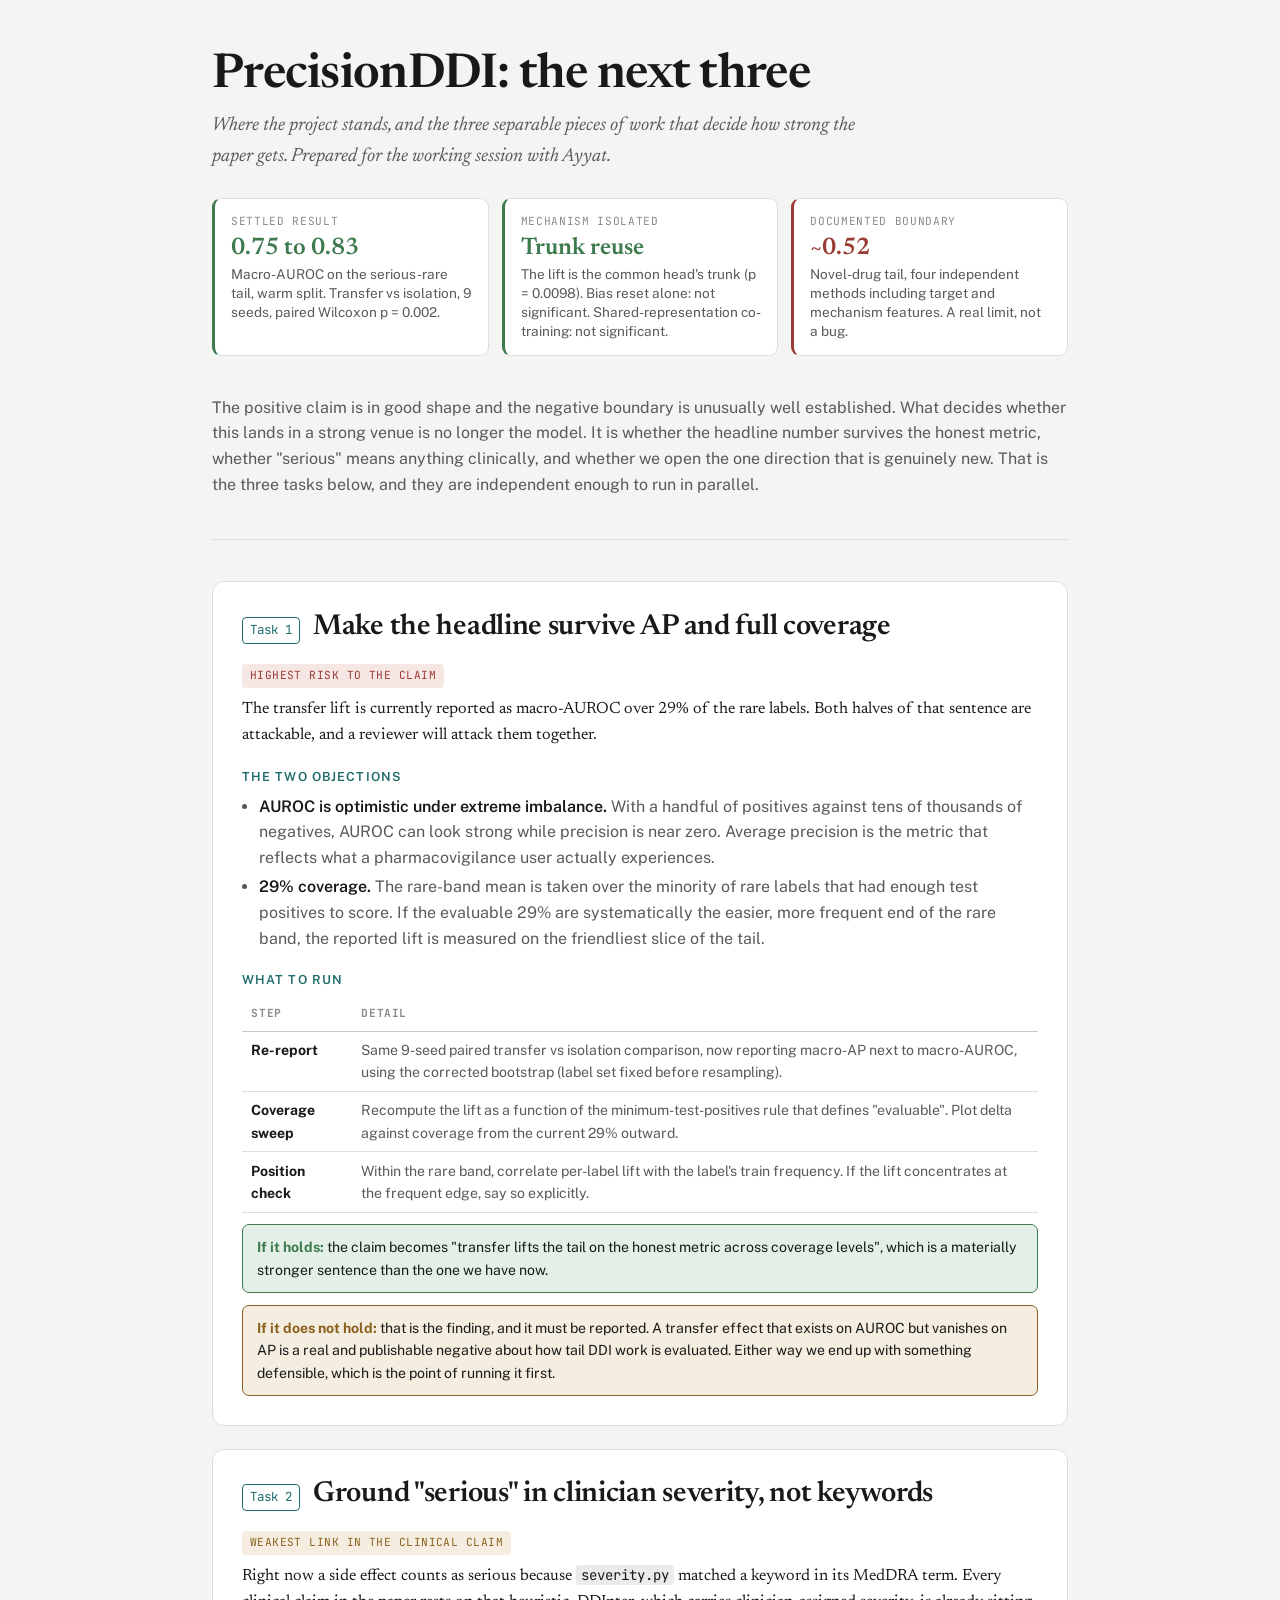
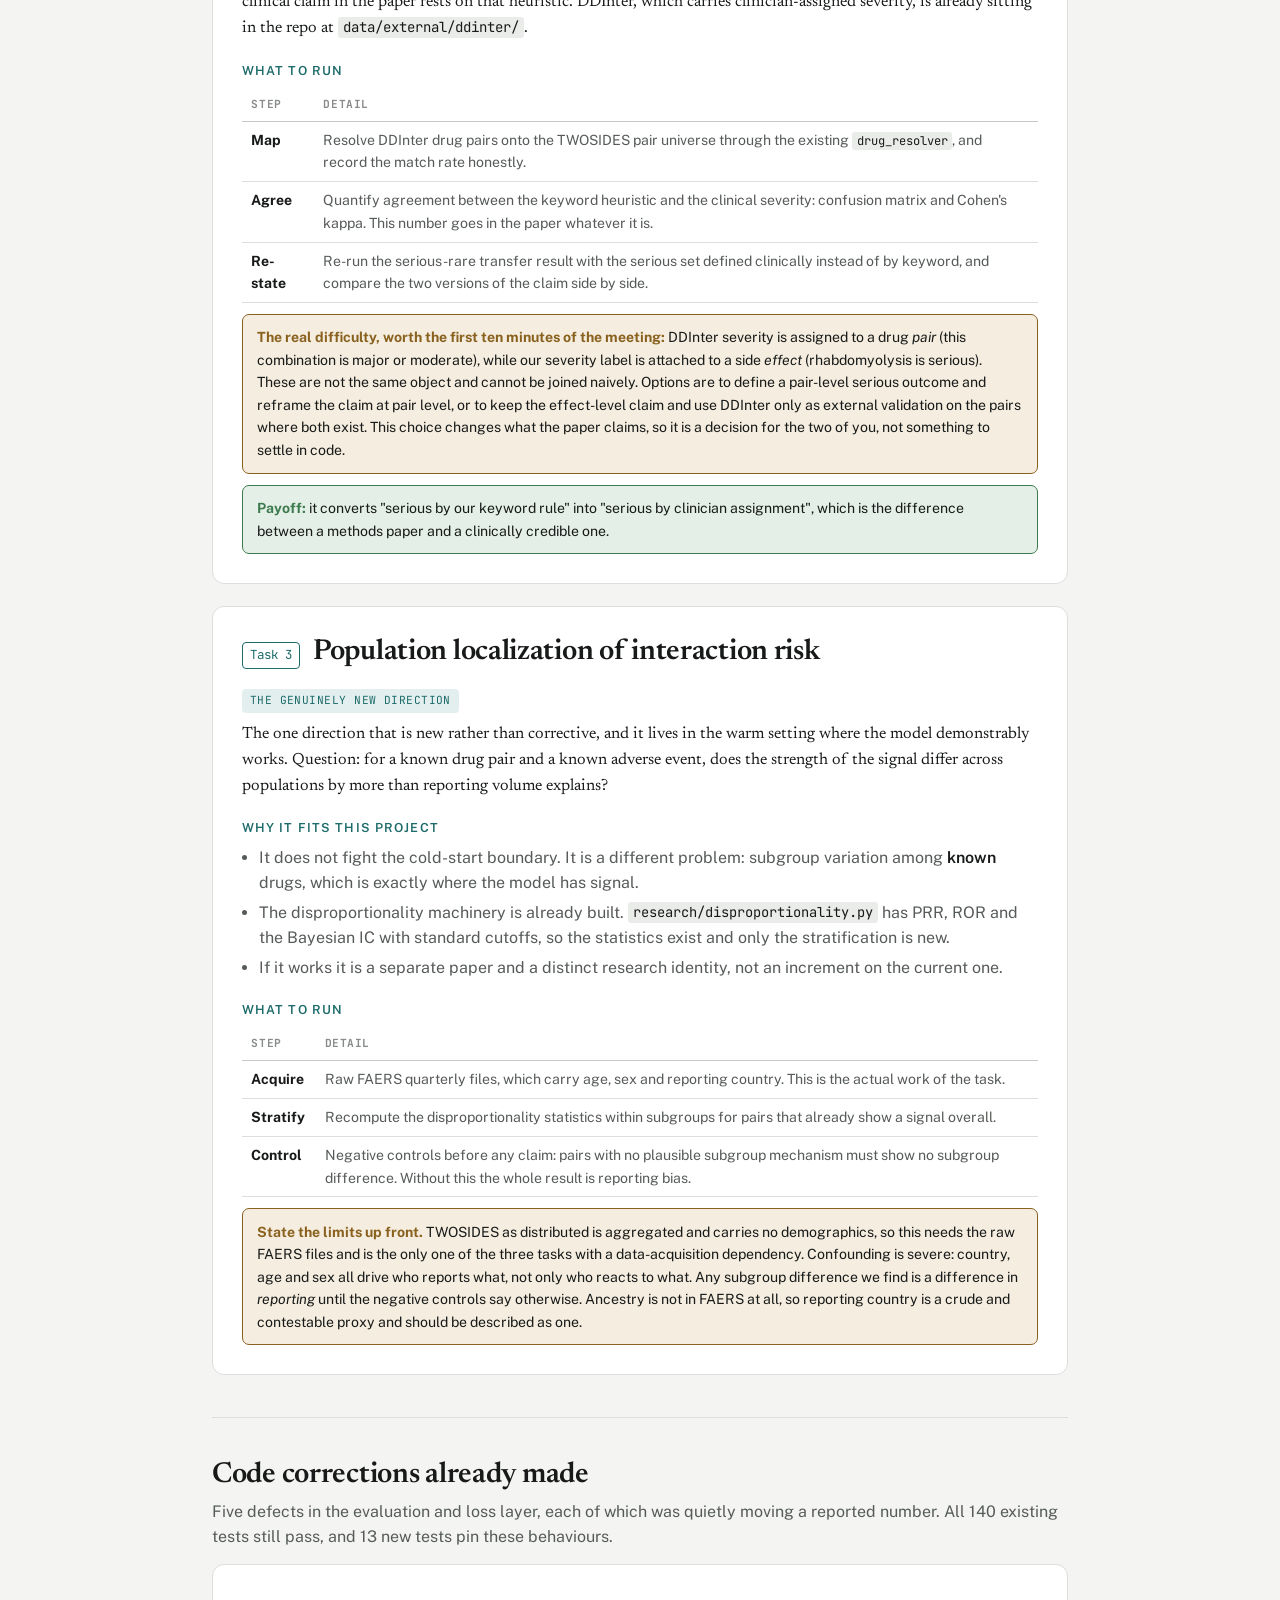
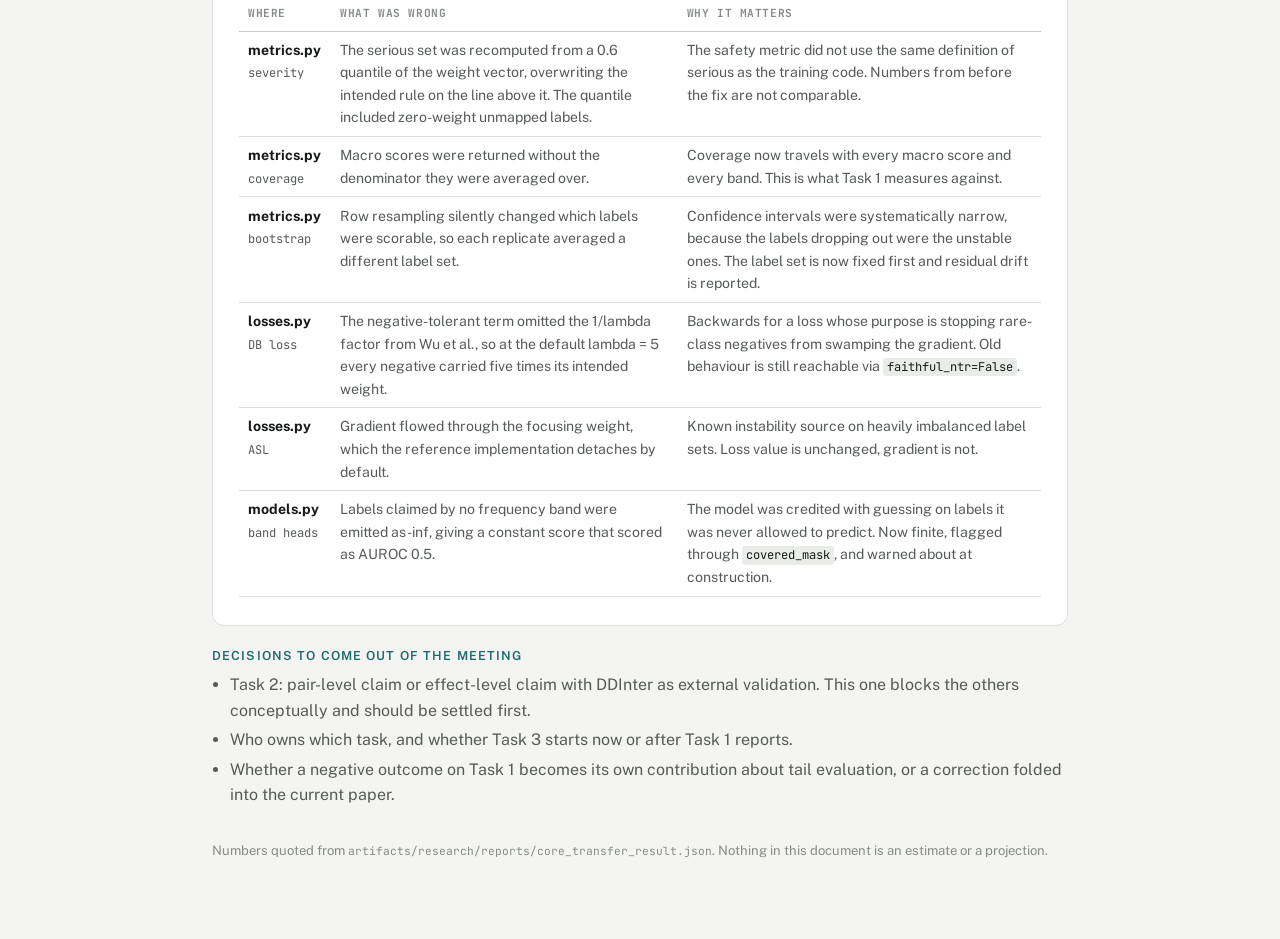
==== research/ddi-agenda/index.html @ 17b4841e "Add unlisted PrecisionDDI research agenda page" ====
<!doctype html>
<html lang="en">
<head>
<meta charset="utf-8">
<meta name="viewport" content="width=device-width, initial-scale=1">
<meta name="robots" content="noindex, nofollow, noarchive">
<meta property="og:type" content="article">
<meta property="og:title" content="PrecisionDDI Research Agenda">
<meta property="og:description" content="Project status and the three separable tasks for the next phase of the DDI tail-transfer work.">
<meta property="og:url" content="https://kareemindata.github.io/research/ddi-agenda/">
<title>PrecisionDDI Research Agenda</title>
<link rel="preconnect" href="https://fonts.googleapis.com">
<link rel="preconnect" href="https://fonts.gstatic.com" crossorigin>
<link rel="stylesheet" href="https://fonts.googleapis.com/css2?family=Newsreader:ital,opsz,wght@0,6..72,400;0,6..72,600;1,6..72,400&family=Public+Sans:wght@400;500;600&family=JetBrains+Mono:wght@400;500&display=swap">
<style>
  :root{
    --bg:#F4F5F3; --surface:#FFFFFF; --surface-2:#EAECE9; --line:#DCDFDB; --line-2:#C6CAC4;
    --ink:#171A19; --muted:#565B58; --faint:#878C88;
    --accent:#1D6B6A; --accent-soft:#E2EFEE;
    --ok:#3D7A4E; --ok-soft:#E4F0E7;
    --warn:#8A6220; --warn-soft:#F5EDDF;
    --stop:#9B3B33; --stop-soft:#F6E6E4;
    --display:"Newsreader",Georgia,serif;
    --body:"Public Sans",-apple-system,BlinkMacSystemFont,sans-serif;
    --mono:"JetBrains Mono",ui-monospace,Consolas,monospace;
  }
  @media (prefers-color-scheme:dark){ :root:not([data-theme="light"]){
    --bg:#131614; --surface:#1B1F1D; --surface-2:#232825; --line:#2E3431; --line-2:#3C433F;
    --ink:#E9ECEA; --muted:#A0A6A2; --faint:#6E7470;
    --accent:#4FB3B0; --accent-soft:#122A29;
    --ok:#6FBE84; --ok-soft:#152318;
    --warn:#D3A055; --warn-soft:#26200F;
    --stop:#D97970; --stop-soft:#2A1614;
  }}
  :root[data-theme="dark"]{
    --bg:#131614; --surface:#1B1F1D; --surface-2:#232825; --line:#2E3431; --line-2:#3C433F;
    --ink:#E9ECEA; --muted:#A0A6A2; --faint:#6E7470;
    --accent:#4FB3B0; --accent-soft:#122A29;
    --ok:#6FBE84; --ok-soft:#152318;
    --warn:#D3A055; --warn-soft:#26200F;
    --stop:#D97970; --stop-soft:#2A1614;
  }
  :root[data-theme="light"]{
    --bg:#F4F5F3; --surface:#FFFFFF; --surface-2:#EAECE9; --line:#DCDFDB; --line-2:#C6CAC4;
    --ink:#171A19; --muted:#565B58; --faint:#878C88;
    --accent:#1D6B6A; --accent-soft:#E2EFEE;
    --ok:#3D7A4E; --ok-soft:#E4F0E7;
    --warn:#8A6220; --warn-soft:#F5EDDF;
    --stop:#9B3B33; --stop-soft:#F6E6E4;
  }
  *{box-sizing:border-box}
  body{margin:0;background:var(--bg);color:var(--ink);font-family:var(--body);
    line-height:1.6;-webkit-font-smoothing:antialiased;}
  .wrap{max-width:920px;margin:0 auto;padding:clamp(1.6rem,4vw,3.2rem) clamp(1.1rem,4vw,2rem) 4rem;}
  a{color:var(--accent)}
  h1{font-family:var(--display);font-weight:600;font-size:clamp(2rem,5vw,3rem);line-height:1.08;
    letter-spacing:-.015em;margin:0 0 .5rem;text-wrap:balance;}
  h2{font-family:var(--display);font-weight:600;font-size:clamp(1.35rem,2.8vw,1.8rem);
    line-height:1.15;margin:0 0 .4rem;letter-spacing:-.01em;text-wrap:balance;}
  h3{font-family:var(--body);font-weight:600;font-size:.78rem;text-transform:uppercase;
    letter-spacing:.09em;color:var(--accent);margin:1.2rem 0 .4rem;}
  p{margin:0 0 .85rem;color:var(--muted);}
  .sub{font-family:var(--display);font-style:italic;font-size:clamp(1rem,2vw,1.2rem);
    color:var(--muted);max-width:62ch;margin:0 0 1.6rem;}
  .ink{color:var(--ink)}
  ul{margin:0 0 .9rem;padding-left:1.1rem;color:var(--muted)}
  li{margin:.25rem 0}
  li b,p b{color:var(--ink);font-weight:600}
  code,.mono{font-family:var(--mono);font-size:.86em;}
  code{background:var(--surface-2);padding:.1em .35em;border-radius:3px;color:var(--ink);}

  .status{display:grid;grid-template-columns:repeat(3,1fr);gap:.8rem;margin:1.4rem 0 2.4rem;}
  @media (max-width:720px){.status{grid-template-columns:1fr}}
  .st{background:var(--surface);border:1px solid var(--line);border-radius:9px;padding:.9rem 1rem;
    border-left:3px solid var(--line-2);}
  .st.good{border-left-color:var(--ok)}
  .st.hard{border-left-color:var(--stop)}
  .st .lab{font-family:var(--mono);font-size:.7rem;letter-spacing:.06em;text-transform:uppercase;
    color:var(--faint);display:block;margin-bottom:.25rem;}
  .st .v{font-family:var(--display);font-size:1.5rem;font-weight:600;line-height:1.1;
    font-variant-numeric:tabular-nums;}
  .st.good .v{color:var(--ok)} .st.hard .v{color:var(--stop)}
  .st .d{font-size:.85rem;color:var(--muted);margin-top:.2rem;line-height:1.4;}

  .task{background:var(--surface);border:1px solid var(--line);border-radius:12px;
    padding:clamp(1.1rem,3vw,1.8rem);margin:0 0 1.4rem;}
  .task .head{display:flex;align-items:baseline;gap:.8rem;flex-wrap:wrap;margin-bottom:.2rem;}
  .tnum{font-family:var(--mono);font-size:.78rem;color:var(--accent);border:1px solid var(--accent);
    border-radius:4px;padding:.15rem .45rem;flex:none;}
  .pill{font-family:var(--mono);font-size:.7rem;letter-spacing:.04em;padding:.2rem .5rem;
    border-radius:4px;text-transform:uppercase;}
  .pill.p1{background:var(--stop-soft);color:var(--stop)}
  .pill.p2{background:var(--warn-soft);color:var(--warn)}
  .pill.p3{background:var(--accent-soft);color:var(--accent)}
  .why{font-family:var(--display);font-size:1.02rem;color:var(--ink);margin:.5rem 0 .2rem;}
  table{border-collapse:collapse;width:100%;font-size:.88rem;margin:.5rem 0 .2rem;}
  th,td{border-bottom:1px solid var(--line);padding:.45rem .6rem;text-align:left;vertical-align:top;color:var(--muted)}
  th{font-family:var(--mono);font-size:.7rem;text-transform:uppercase;letter-spacing:.05em;
    color:var(--faint);border-bottom:1px solid var(--line-2);}
  td b{color:var(--ink)}
  .risk{background:var(--warn-soft);border:1px solid var(--warn);border-radius:7px;
    padding:.7rem .9rem;font-size:.88rem;color:var(--ink);margin:.7rem 0 0;}
  .risk b{color:var(--warn)}
  .win{background:var(--ok-soft);border:1px solid var(--ok);border-radius:7px;
    padding:.7rem .9rem;font-size:.88rem;color:var(--ink);margin:.7rem 0 0;}
  .win b{color:var(--ok)}
  .fixes{background:var(--surface);border:1px solid var(--line);border-radius:12px;
    padding:clamp(1.1rem,3vw,1.6rem);}
  .fixes table td:first-child{white-space:nowrap}
  hr{border:none;border-top:1px solid var(--line);margin:2.6rem 0;}
  .foot{color:var(--faint);font-size:.82rem;margin-top:2rem;}
  @media (prefers-reduced-motion:reduce){*{transition:none!important}}
</style>
<style>img{max-width:100%}[hidden]{display:none!important}</style>
</head>
<body>


<div class="wrap">

  <h1>PrecisionDDI: the next three</h1>
  <p class="sub">Where the project stands, and the three separable pieces of work that decide how strong the paper gets. Prepared for the working session with Ayyat.</p>

  <div class="status">
    <div class="st good">
      <span class="lab">Settled result</span>
      <div class="v">0.75 to 0.83</div>
      <div class="d">Macro-AUROC on the serious-rare tail, warm split. Transfer vs isolation, 9 seeds, paired Wilcoxon p = 0.002.</div>
    </div>
    <div class="st good">
      <span class="lab">Mechanism isolated</span>
      <div class="v">Trunk reuse</div>
      <div class="d">The lift is the common head's trunk (p = 0.0098). Bias reset alone: not significant. Shared-representation co-training: not significant.</div>
    </div>
    <div class="st hard">
      <span class="lab">Documented boundary</span>
      <div class="v">~0.52</div>
      <div class="d">Novel-drug tail, four independent methods including target and mechanism features. A real limit, not a bug.</div>
    </div>
  </div>

  <p>The positive claim is in good shape and the negative boundary is unusually well established. What decides whether this lands in a strong venue is no longer the model. It is whether the headline number survives the honest metric, whether "serious" means anything clinically, and whether we open the one direction that is genuinely new. That is the three tasks below, and they are independent enough to run in parallel.</p>

  <hr>

  <!-- TASK 1 -->
  <div class="task">
    <div class="head">
      <span class="tnum">Task 1</span>
      <h2>Make the headline survive AP and full coverage</h2>
      <span class="pill p1">Highest risk to the claim</span>
    </div>
    <p class="why">The transfer lift is currently reported as macro-AUROC over 29% of the rare labels. Both halves of that sentence are attackable, and a reviewer will attack them together.</p>

    <h3>The two objections</h3>
    <ul>
      <li><b>AUROC is optimistic under extreme imbalance.</b> With a handful of positives against tens of thousands of negatives, AUROC can look strong while precision is near zero. Average precision is the metric that reflects what a pharmacovigilance user actually experiences.</li>
      <li><b>29% coverage.</b> The rare-band mean is taken over the minority of rare labels that had enough test positives to score. If the evaluable 29% are systematically the easier, more frequent end of the rare band, the reported lift is measured on the friendliest slice of the tail.</li>
    </ul>

    <h3>What to run</h3>
    <table>
      <tr><th>Step</th><th>Detail</th></tr>
      <tr><td><b>Re-report</b></td><td>Same 9-seed paired transfer vs isolation comparison, now reporting macro-AP next to macro-AUROC, using the corrected bootstrap (label set fixed before resampling).</td></tr>
      <tr><td><b>Coverage sweep</b></td><td>Recompute the lift as a function of the minimum-test-positives rule that defines "evaluable". Plot delta against coverage from the current 29% outward.</td></tr>
      <tr><td><b>Position check</b></td><td>Within the rare band, correlate per-label lift with the label's train frequency. If the lift concentrates at the frequent edge, say so explicitly.</td></tr>
    </table>

    <div class="win"><b>If it holds:</b> the claim becomes "transfer lifts the tail on the honest metric across coverage levels", which is a materially stronger sentence than the one we have now.</div>
    <div class="risk"><b>If it does not hold:</b> that is the finding, and it must be reported. A transfer effect that exists on AUROC but vanishes on AP is a real and publishable negative about how tail DDI work is evaluated. Either way we end up with something defensible, which is the point of running it first.</div>
  </div>

  <!-- TASK 2 -->
  <div class="task">
    <div class="head">
      <span class="tnum">Task 2</span>
      <h2>Ground "serious" in clinician severity, not keywords</h2>
      <span class="pill p2">Weakest link in the clinical claim</span>
    </div>
    <p class="why">Right now a side effect counts as serious because <code>severity.py</code> matched a keyword in its MedDRA term. Every clinical claim in the paper rests on that heuristic. DDInter, which carries clinician-assigned severity, is already sitting in the repo at <code>data/external/ddinter/</code>.</p>

    <h3>What to run</h3>
    <table>
      <tr><th>Step</th><th>Detail</th></tr>
      <tr><td><b>Map</b></td><td>Resolve DDInter drug pairs onto the TWOSIDES pair universe through the existing <code>drug_resolver</code>, and record the match rate honestly.</td></tr>
      <tr><td><b>Agree</b></td><td>Quantify agreement between the keyword heuristic and the clinical severity: confusion matrix and Cohen's kappa. This number goes in the paper whatever it is.</td></tr>
      <tr><td><b>Re-state</b></td><td>Re-run the serious-rare transfer result with the serious set defined clinically instead of by keyword, and compare the two versions of the claim side by side.</td></tr>
    </table>

    <div class="risk"><b>The real difficulty, worth the first ten minutes of the meeting:</b> DDInter severity is assigned to a drug <i>pair</i> (this combination is major or moderate), while our severity label is attached to a side <i>effect</i> (rhabdomyolysis is serious). These are not the same object and cannot be joined naively. Options are to define a pair-level serious outcome and reframe the claim at pair level, or to keep the effect-level claim and use DDInter only as external validation on the pairs where both exist. This choice changes what the paper claims, so it is a decision for the two of you, not something to settle in code.</div>
    <div class="win"><b>Payoff:</b> it converts "serious by our keyword rule" into "serious by clinician assignment", which is the difference between a methods paper and a clinically credible one.</div>
  </div>

  <!-- TASK 3 -->
  <div class="task">
    <div class="head">
      <span class="tnum">Task 3</span>
      <h2>Population localization of interaction risk</h2>
      <span class="pill p3">The genuinely new direction</span>
    </div>
    <p class="why">The one direction that is new rather than corrective, and it lives in the warm setting where the model demonstrably works. Question: for a known drug pair and a known adverse event, does the strength of the signal differ across populations by more than reporting volume explains?</p>

    <h3>Why it fits this project</h3>
    <ul>
      <li>It does not fight the cold-start boundary. It is a different problem: subgroup variation among <b>known</b> drugs, which is exactly where the model has signal.</li>
      <li>The disproportionality machinery is already built. <code>research/disproportionality.py</code> has PRR, ROR and the Bayesian IC with standard cutoffs, so the statistics exist and only the stratification is new.</li>
      <li>If it works it is a separate paper and a distinct research identity, not an increment on the current one.</li>
    </ul>

    <h3>What to run</h3>
    <table>
      <tr><th>Step</th><th>Detail</th></tr>
      <tr><td><b>Acquire</b></td><td>Raw FAERS quarterly files, which carry age, sex and reporting country. This is the actual work of the task.</td></tr>
      <tr><td><b>Stratify</b></td><td>Recompute the disproportionality statistics within subgroups for pairs that already show a signal overall.</td></tr>
      <tr><td><b>Control</b></td><td>Negative controls before any claim: pairs with no plausible subgroup mechanism must show no subgroup difference. Without this the whole result is reporting bias.</td></tr>
    </table>

    <div class="risk"><b>State the limits up front.</b> TWOSIDES as distributed is aggregated and carries no demographics, so this needs the raw FAERS files and is the only one of the three tasks with a data-acquisition dependency. Confounding is severe: country, age and sex all drive who reports what, not only who reacts to what. Any subgroup difference we find is a difference in <i>reporting</i> until the negative controls say otherwise. Ancestry is not in FAERS at all, so reporting country is a crude and contestable proxy and should be described as one.</div>
  </div>

  <hr>

  <h2>Code corrections already made</h2>
  <p>Five defects in the evaluation and loss layer, each of which was quietly moving a reported number. All 140 existing tests still pass, and 13 new tests pin these behaviours.</p>
  <div class="fixes">
    <table>
      <tr><th>Where</th><th>What was wrong</th><th>Why it matters</th></tr>
      <tr>
        <td><b>metrics.py</b><br><span class="mono">severity</span></td>
        <td>The serious set was recomputed from a 0.6 quantile of the weight vector, overwriting the intended rule on the line above it. The quantile included zero-weight unmapped labels.</td>
        <td>The safety metric did not use the same definition of serious as the training code. Numbers from before the fix are not comparable.</td>
      </tr>
      <tr>
        <td><b>metrics.py</b><br><span class="mono">coverage</span></td>
        <td>Macro scores were returned without the denominator they were averaged over.</td>
        <td>Coverage now travels with every macro score and every band. This is what Task 1 measures against.</td>
      </tr>
      <tr>
        <td><b>metrics.py</b><br><span class="mono">bootstrap</span></td>
        <td>Row resampling silently changed which labels were scorable, so each replicate averaged a different label set.</td>
        <td>Confidence intervals were systematically narrow, because the labels dropping out were the unstable ones. The label set is now fixed first and residual drift is reported.</td>
      </tr>
      <tr>
        <td><b>losses.py</b><br><span class="mono">DB loss</span></td>
        <td>The negative-tolerant term omitted the 1/lambda factor from Wu et al., so at the default lambda = 5 every negative carried five times its intended weight.</td>
        <td>Backwards for a loss whose purpose is stopping rare-class negatives from swamping the gradient. Old behaviour is still reachable via <code>faithful_ntr=False</code>.</td>
      </tr>
      <tr>
        <td><b>losses.py</b><br><span class="mono">ASL</span></td>
        <td>Gradient flowed through the focusing weight, which the reference implementation detaches by default.</td>
        <td>Known instability source on heavily imbalanced label sets. Loss value is unchanged, gradient is not.</td>
      </tr>
      <tr>
        <td><b>models.py</b><br><span class="mono">band heads</span></td>
        <td>Labels claimed by no frequency band were emitted as -inf, giving a constant score that scored as AUROC 0.5.</td>
        <td>The model was credited with guessing on labels it was never allowed to predict. Now finite, flagged through <code>covered_mask</code>, and warned about at construction.</td>
      </tr>
    </table>
  </div>

  <h3>Decisions to come out of the meeting</h3>
  <ul>
    <li>Task 2: pair-level claim or effect-level claim with DDInter as external validation. This one blocks the others conceptually and should be settled first.</li>
    <li>Who owns which task, and whether Task 3 starts now or after Task 1 reports.</li>
    <li>Whether a negative outcome on Task 1 becomes its own contribution about tail evaluation, or a correction folded into the current paper.</li>
  </ul>

  <p class="foot">Numbers quoted from <span class="mono">artifacts/research/reports/core_transfer_result.json</span>. Nothing in this document is an estimate or a projection.</p>
</div>

</body>
</html>
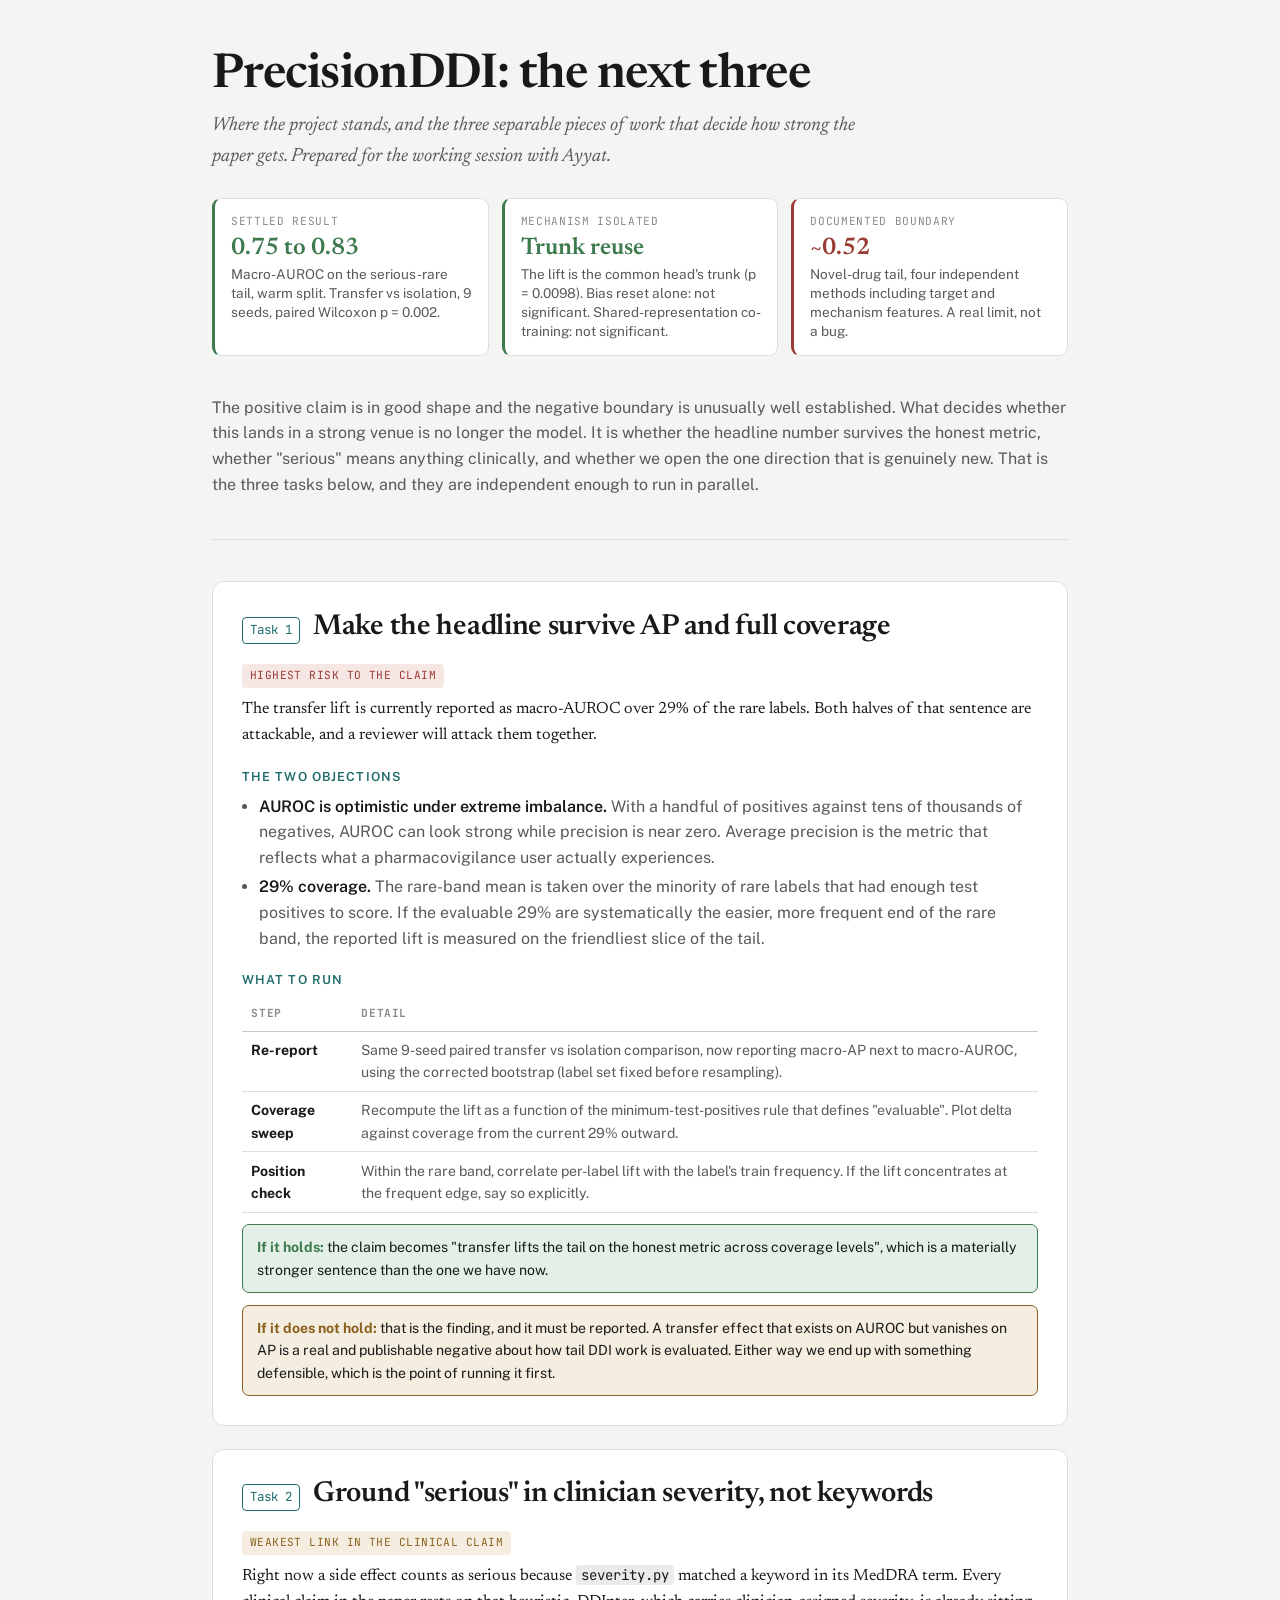
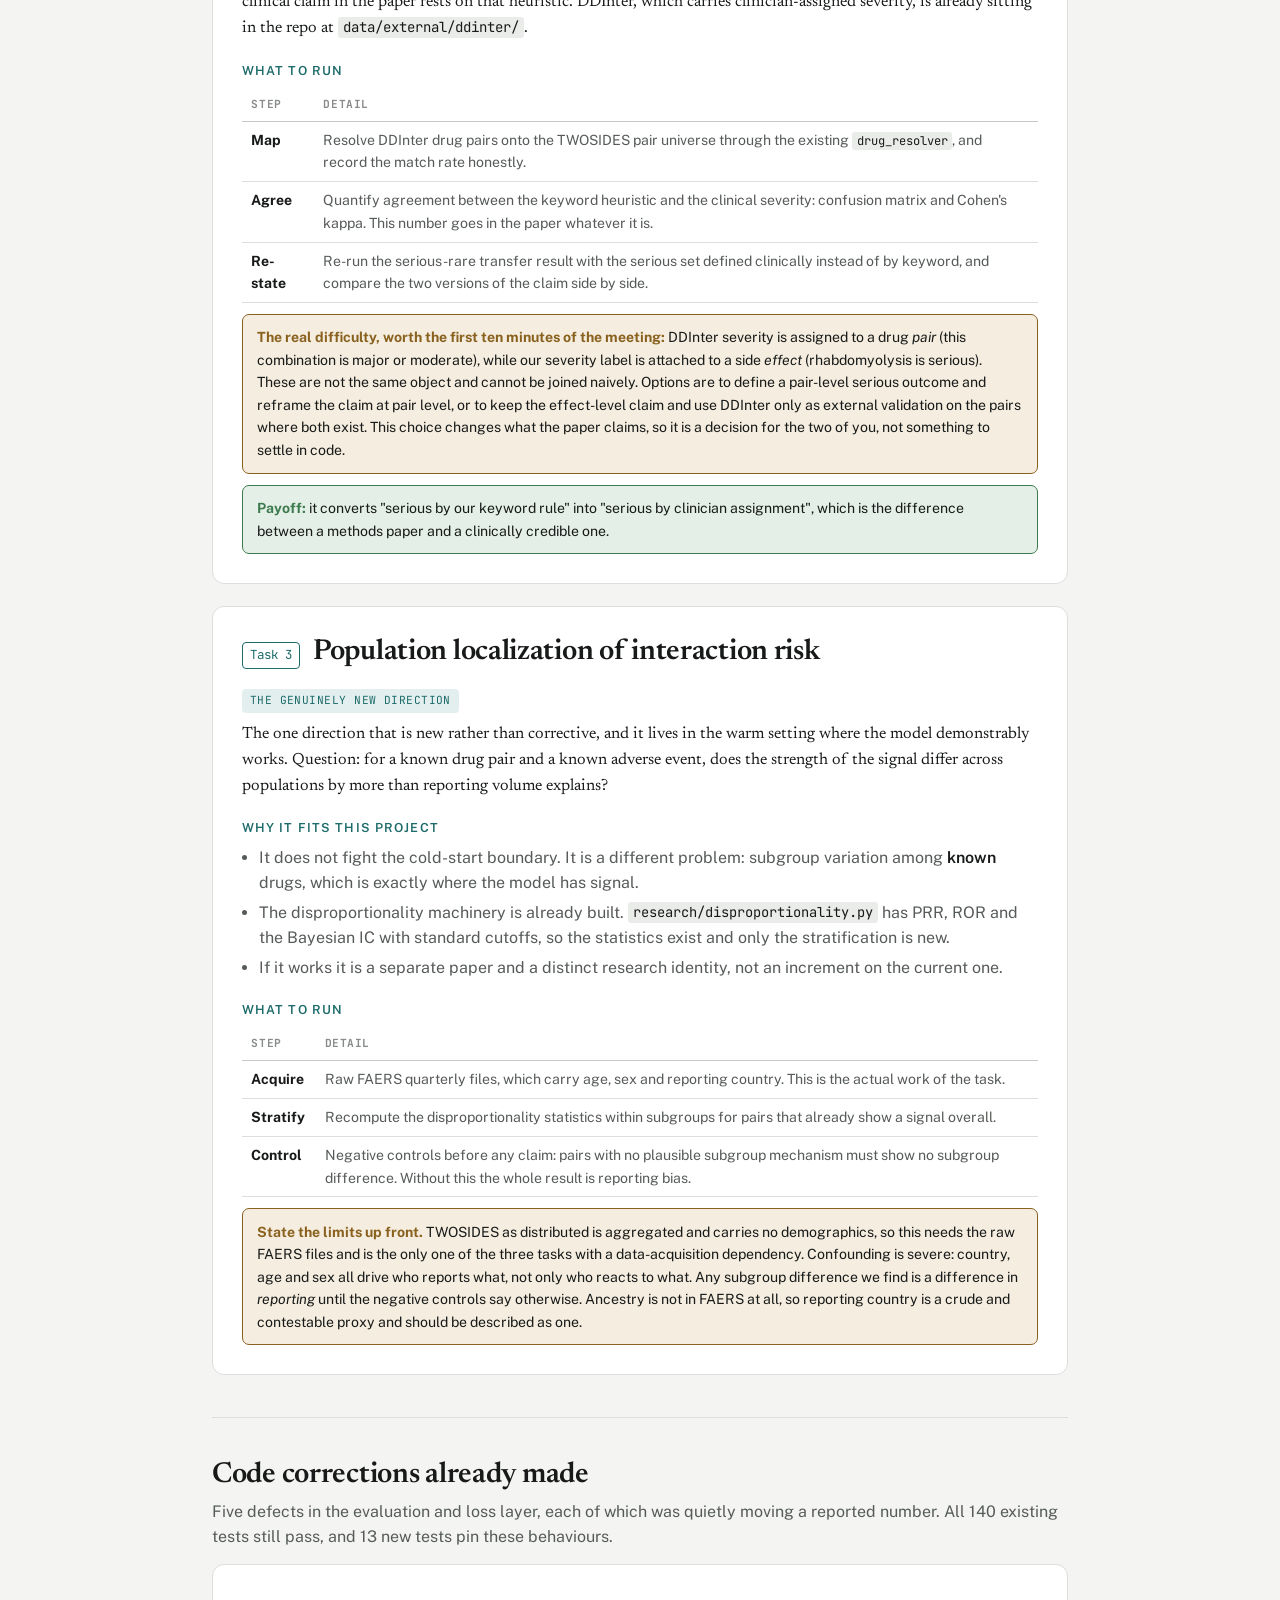
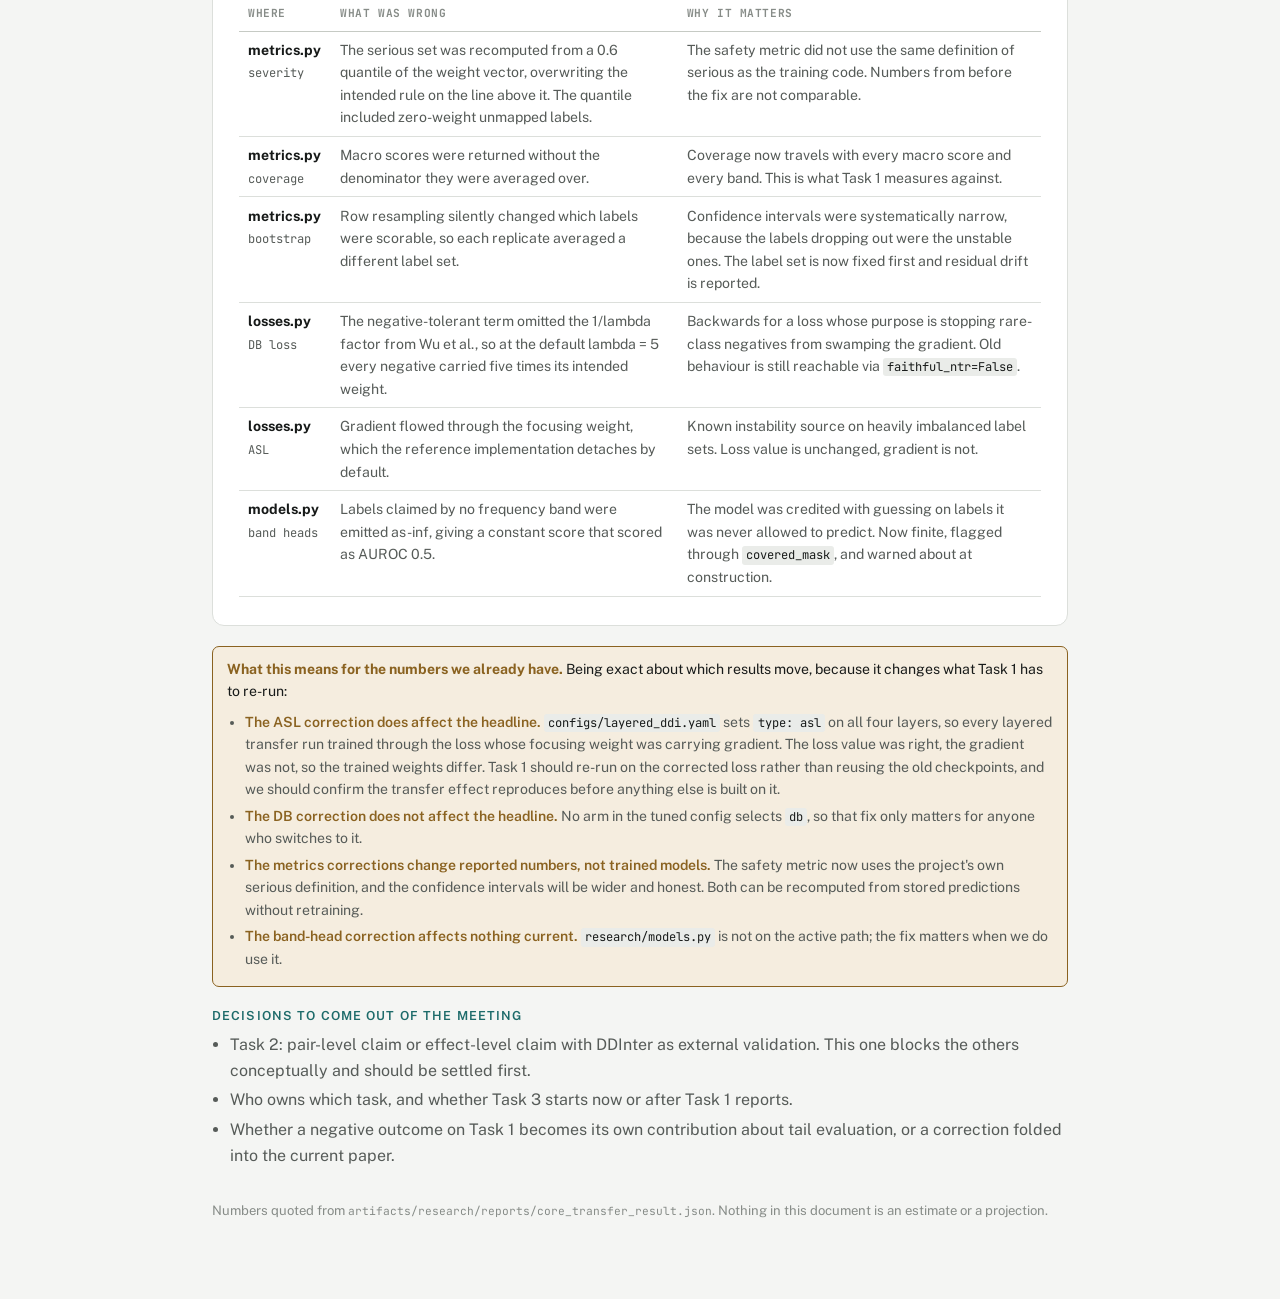
==== commit 0e32cfe7: "Research agenda: record which existing results the loss corrections affect" ====
--- a/research/ddi-agenda/index.html
+++ b/research/ddi-agenda/index.html
@@ -258,6 +258,16 @@
     </table>
   </div>
 
+  <div class="risk" style="margin-top:1.2rem">
+    <b>What this means for the numbers we already have.</b> Being exact about which results move, because it changes what Task 1 has to re-run:
+    <ul style="margin-top:.5rem;margin-bottom:0">
+      <li><b>The ASL correction does affect the headline.</b> <code>configs/layered_ddi.yaml</code> sets <code>type: asl</code> on all four layers, so every layered transfer run trained through the loss whose focusing weight was carrying gradient. The loss value was right, the gradient was not, so the trained weights differ. Task 1 should re-run on the corrected loss rather than reusing the old checkpoints, and we should confirm the transfer effect reproduces before anything else is built on it.</li>
+      <li><b>The DB correction does not affect the headline.</b> No arm in the tuned config selects <code>db</code>, so that fix only matters for anyone who switches to it.</li>
+      <li><b>The metrics corrections change reported numbers, not trained models.</b> The safety metric now uses the project's own serious definition, and the confidence intervals will be wider and honest. Both can be recomputed from stored predictions without retraining.</li>
+      <li><b>The band-head correction affects nothing current.</b> <code>research/models.py</code> is not on the active path; the fix matters when we do use it.</li>
+    </ul>
+  </div>
+
   <h3>Decisions to come out of the meeting</h3>
   <ul>
     <li>Task 2: pair-level claim or effect-level claim with DDInter as external validation. This one blocks the others conceptually and should be settled first.</li>
